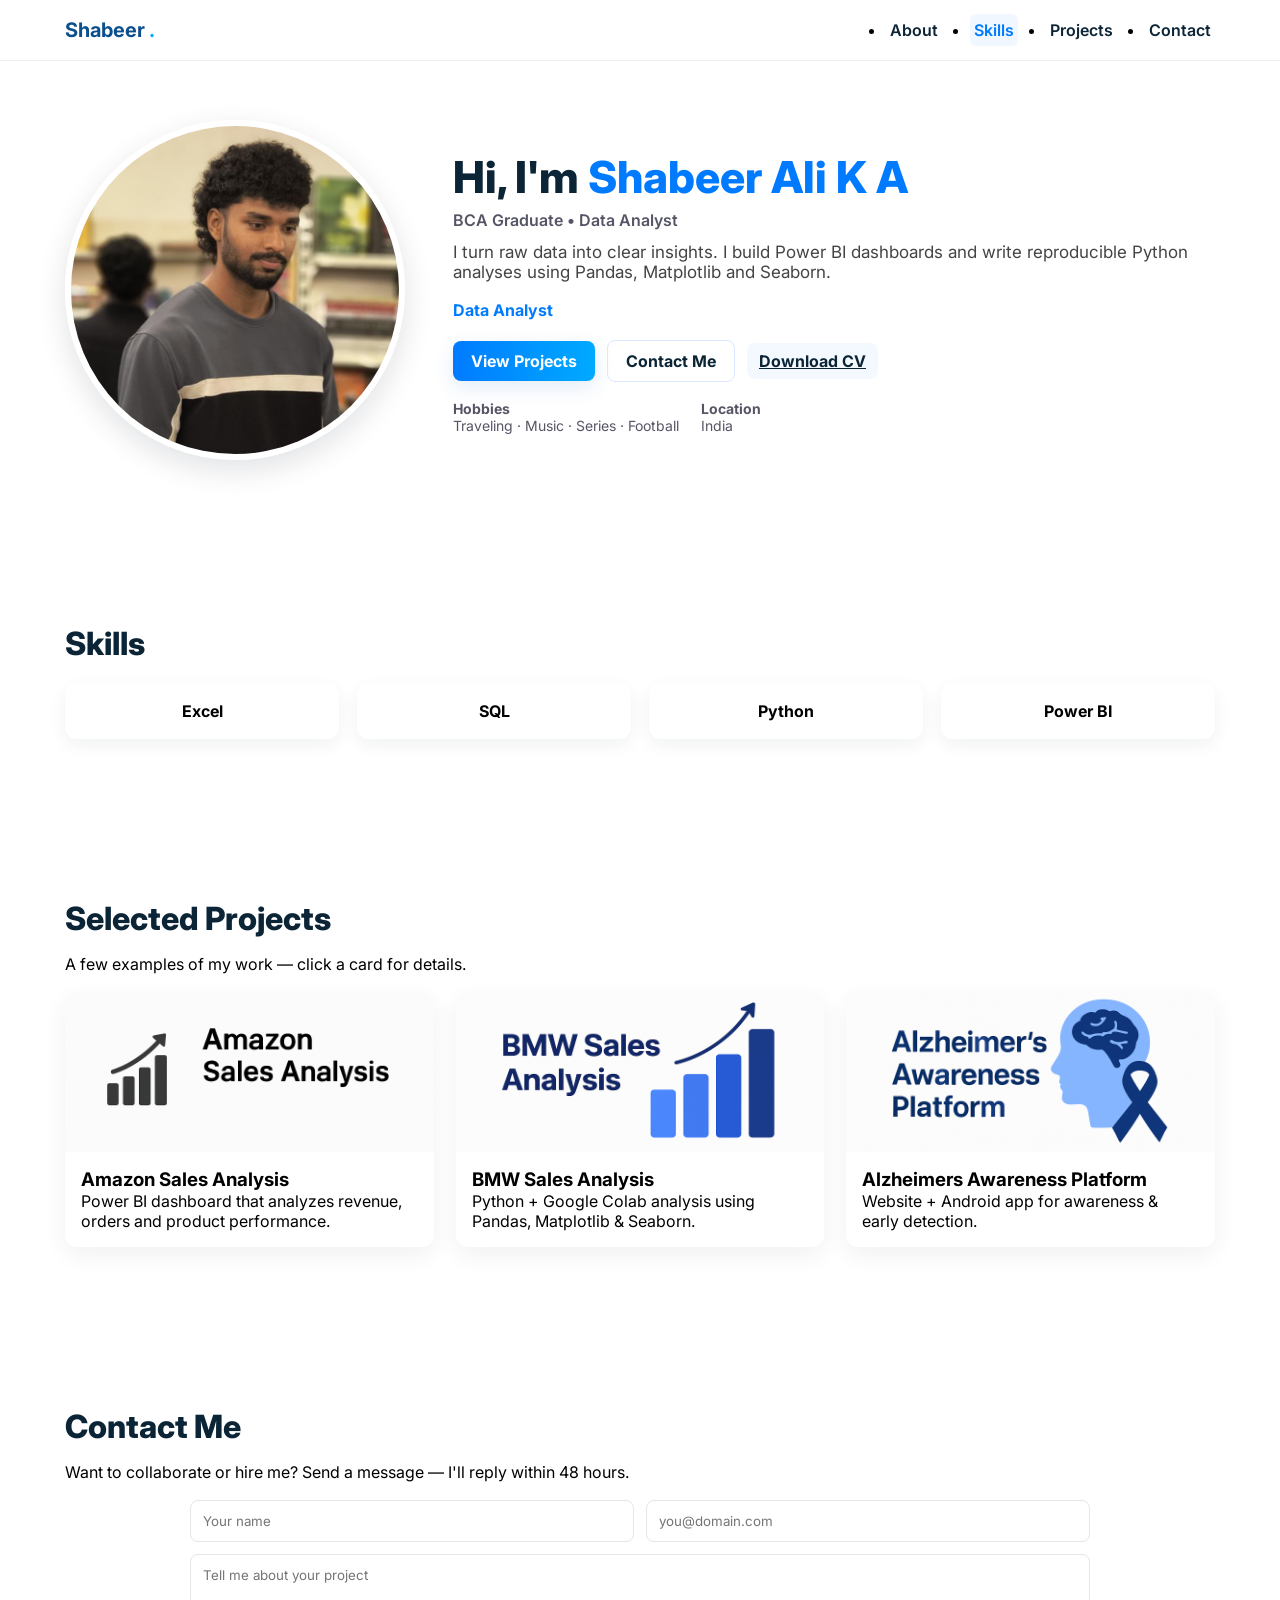
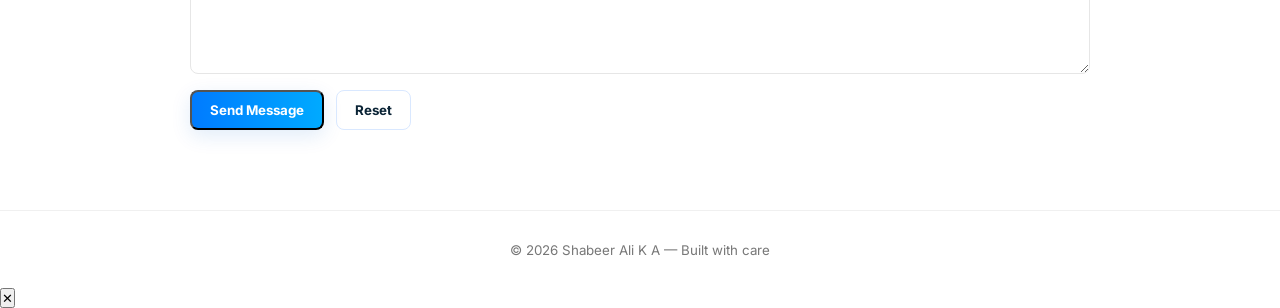
==== index.html @ d6d5deae "first commit" ====
<!doctype html>
<html lang="en">
<head>
  <meta charset="utf-8" />
  <meta name="viewport" content="width=device-width, initial-scale=1" />
  <title>Shabeer Ali K A — Data Analyst</title>
  <meta name="description" content="Portfolio of Shabeer Ali K A — Data Analyst. Excel, SQL, Python, Power BI." />
  <link rel="stylesheet" href="style.css">
  <link href="https://fonts.googleapis.com/css2?family=Inter:wght@300;400;600;700;800&display=swap" rel="stylesheet">
</head>
<body>
  <header class="site-header">
    <div class="container header-inner">
      <div class="brand">Shabeer<span class="dot">.</span></div>

      <!-- structured nav (works with JS) -->
      <nav class="nav">
        <ul>
          <li><a href="#about">About</a></li>
          <li><a href="#skills">Skills</a></li>
          <li><a href="#projects">Projects</a></li>
          <li><a href="#contact">Contact</a></li>
        </ul>
      </nav>
    </div>
  </header>

  <main>
    <!-- HERO -->
    <section id="about" class="hero">
      <div class="container hero-grid">
        <div class="hero-media">
          <!-- Put your photo in the project folder and name it profile.jpg -->
          <img src="portfolio.jpg.png" alt="Shabeer Ali K A" class="profile-photo">
        </div>

        <div class="hero-content">
          <h1 class="hero-title">Hi, I'm <span>Shabeer Ali K A</span></h1>
          <p class="hero-sub">BCA Graduate • Data Analyst</p>

          <p class="hero-lead">I turn raw data into clear insights. I build Power BI dashboards and write reproducible Python analyses using Pandas, Matplotlib and Seaborn.</p>

          <div class="typing-row">
            <span id="typing" aria-hidden="true"></span>
          </div>

          <div class="hero-cta">
            <a class="btn primary" href="#projects">View Projects</a>
            <a class="btn outline" href="#contact">Contact Me</a>
            <a class="chip" href="assets/Shabeer_Ali_CV .pdf" download>Download CV</a>
          </div>

          <div class="quick-info">
            <div><strong>Hobbies</strong><br>Traveling · Music · Series · Football</div>
            <div><strong>Location</strong><br>India</div>
          </div>
        </div>
      </div>
    </section>

    <!-- SKILLS -->
    <section id="skills" class="section reveal">
      <div class="container">
        <h2 class="section-title">Skills</h2>
        <div class="skills-grid">
          <div class="skill-box">Excel <span class="meter"><i style="width:92%"></i></span></div>
          <div class="skill-box">SQL <span class="meter"><i style="width:88%"></i></span></div>
          <div class="skill-box">Python <span class="meter"><i style="width:82%"></i></span></div>
          <div class="skill-box">Power BI <span class="meter"><i style="width:90%"></i></span></div>
        </div>
      </div>
    </section>

    <!-- PROJECTS -->
    <section id="projects" class="section reveal">
      <div class="container">
        <h2 class="section-title">Selected Projects</h2>
        <p class="muted">A few examples of my work — click a card for details.</p>

        <div class="projects-grid" id="projectsGrid">
          <!-- Cards (use assets/ images if available) -->
         <article class="project-card" data-id="1">
  <div class="project-thumb" style="background-image:url('assets/pic1.png')"></div>
  <div class="project-body">
    <h3>Amazon Sales Analysis</h3>
    <p>Power BI dashboard that analyzes revenue, orders and product performance.</p>
  </div>
</article>

<article class="project-card" data-id="2">
  <div class="project-thumb" style="background-image:url('assets/pic2.png')"></div>
  <div class="project-body">
    <h3>BMW Sales Analysis</h3>
    <p>Python + Google Colab analysis using Pandas, Matplotlib & Seaborn.</p>
  </div>
</article>

<article class="project-card" data-id="3">
  <div class="project-thumb" style="background-image:url('assets/pic3.png')"></div>
  <div class="project-body">
    <h3>Alzheimers Awareness Platform</h3>
    <p>Website + Android app for awareness & early detection.</p>
  </div>
</article>

        </div>
      </div>
    </section>

    <!-- CONTACT -->
    <section id="contact" class="section contact-section reveal">
      <div class="container">
        <h2 class="section-title">Contact Me</h2>
        <p class="muted">Want to collaborate or hire me? Send a message — I'll reply within 48 hours.</p>
        <form id="contactForm" class="contact-form" novalidate>
          <div class="form-row">
            <input name="name" placeholder="Your name" required>
            <input name="email" type="email" placeholder="you@domain.com" required>
          </div>
          <textarea name="message" placeholder="Tell me about your project" required></textarea>
          <div class="form-actions">
            <button class="btn primary" type="submit">Send Message</button>
            <button class="btn outline" type="reset">Reset</button>
          </div>
        </form>
      </div>
    </section>

  </main>

  <footer class="site-footer">
    <div class="container">
      <small>© <span id="year"></span> Shabeer Ali K A — Built with care</small>
    </div>
  </footer>

  <!-- Modal (project details) -->
  <div id="modal" class="modal" aria-hidden="true">
    <div class="modal-dialog">
      <button id="closeModal" class="modal-close">✕</button>
      <div id="modalContent"></div>
    </div>
  </div>

  <script src="script.js"></script>

  <script>
document.querySelectorAll(".project-card").forEach(card => {
  card.addEventListener("click", () => {
    const id = card.dataset.id;
    window.location.href = `project${id}.html`;
  });
});
</script>

</body>
</html>
---- style.css ----
/* ============ Global ============ */
* { box-sizing: border-box; margin:0; padding:0; font-family: "Inter", sans-serif; }
.container { width: min(1150px, 92%); margin: 0 auto; }

/* header */
.site-header { position: fixed; inset: 0 0 auto 0; background: rgba(255,255,255,0.85); backdrop-filter: blur(8px); border-bottom:1px solid #eee; z-index:1000; }
.header-inner { display:flex; align-items:center; justify-content:space-between; padding:18px 0; }
.brand { font-weight:700; font-size:20px; color:#0b4f8c; }
.brand .dot { color:#00aaff; margin-left:4px; }

/* nav list */
nav ul { display:flex; gap:28px; align-items:center; }
nav a { color:#0b2436; font-weight:600; text-decoration:none; padding:6px 4px; border-radius:6px; transition:all .18s; }
nav a.active, nav a:hover { color:#007bff; background: rgba(0,123,255,0.06); }

/* hero */
.hero { padding:120px 0 80px; display:flex; align-items:center; }
.hero-grid { display:flex; gap:48px; align-items:center; }
.hero-media { flex: 0 0 340px; }
.profile-photo { width:100%; height:340px; object-fit:cover; border-radius:50%; border:6px solid #fff; box-shadow: 0 10px 30px rgba(10,20,30,0.12); transform:translateY(0); transition:transform .5s ease; }
.profile-photo:hover { transform:translateY(-6px); }

/* hero text */
.hero-content { flex:1; }
.hero-title { font-size:44px; margin-bottom:6px; color:#0b2436; font-weight:800; }
.hero-title span { color:#007bff; }
.hero-sub { color:#556; margin-bottom:12px; font-weight:600; }
.hero-lead { color:#444; margin-bottom:18px; font-size:17px; max-width:760px; }

/* typing */
.typing-row { height:28px; margin-bottom:12px; color:#007bff; font-weight:700; font-size:16px; }

/* CTAs */
.hero-cta { display:flex; gap:12px; align-items:center; margin-top:10px; flex-wrap:wrap; }
.btn { padding:10px 18px; border-radius:8px; font-weight:700; cursor:pointer; text-decoration:none; display:inline-block; }
.btn.primary { background: linear-gradient(90deg,#007bff,#00aaff); color:#fff; box-shadow: 0 6px 20px rgba(3,102,204,0.12); }
.btn.outline { background:transparent; border:1px solid #d9e8ff; color:#0b2436; }
.chip { background:#f3f9ff; padding:8px 12px; border-radius:8px; color:#0b2436; font-weight:700; }

/* quick info */
.quick-info { display:flex; gap:22px; margin-top:18px; color:#556; font-size:14px; }

/* sections */
.section { padding:80px 0; }
.section-title { font-size:32px; color:#0b2436; margin-bottom:16px; font-weight:800; }

/* skills grid */
.skills-grid { display:grid; grid-template-columns: repeat(auto-fit, minmax(180px,1fr)); gap:18px; margin-top:20px; }
.skill-box { background:#fff; border-radius:12px; padding:18px; box-shadow: 0 6px 18px rgba(20,30,40,0.06); font-weight:700; text-align:center; }

/* projects */
.projects-grid { display:grid; grid-template-columns: repeat(auto-fit, minmax(280px, 1fr)); gap:22px; margin-top:18px; }
.project-card { background:#fff; border-radius:12px; overflow:hidden; box-shadow:0 8px 24px rgba(10,20,30,0.06); transition:transform .25s ease; display:flex; flex-direction:column; }
.project-card:hover { transform:translateY(-8px); }
.project-thumb { height:160px; background-size:cover; background-position:center; }
.project-body { padding:16px; }
.project-tags { margin-top:10px; color:#0077cc; font-weight:700; }

/* contact form */
.contact-form { margin-top:18px; max-width:900px; margin-left:auto; margin-right:auto; }
.form-row { display:flex; gap:12px; }
.form-row input { flex:1; padding:12px; border-radius:8px; border:1px solid #e6e6e6; }
textarea { width:100%; min-height:120px; padding:12px; border-radius:8px; border:1px solid #e6e6e6; margin-top:12px; }
.form-actions { margin-top:12px; display:flex; gap:12px; }

/* footer */
.site-footer { border-top:1px solid #f0f0f0; padding:28px 0; color:#777; text-align:center; }

/* reveal helper */
.reveal { opacity:0; transform:translateY(10px); transition: all .6s ease; }
.reveal-active { opacity:1; transform:none; }

/* responsive */
@media (max-width: 920px) {
  .hero-grid { flex-direction:column; text-align:center; }
  .hero-media { width:220px; }
  .profile-photo { height:220px; width:220px; margin: 0 auto; }
  .form-row { flex-direction:column; }
  nav ul { gap:14px; }
}
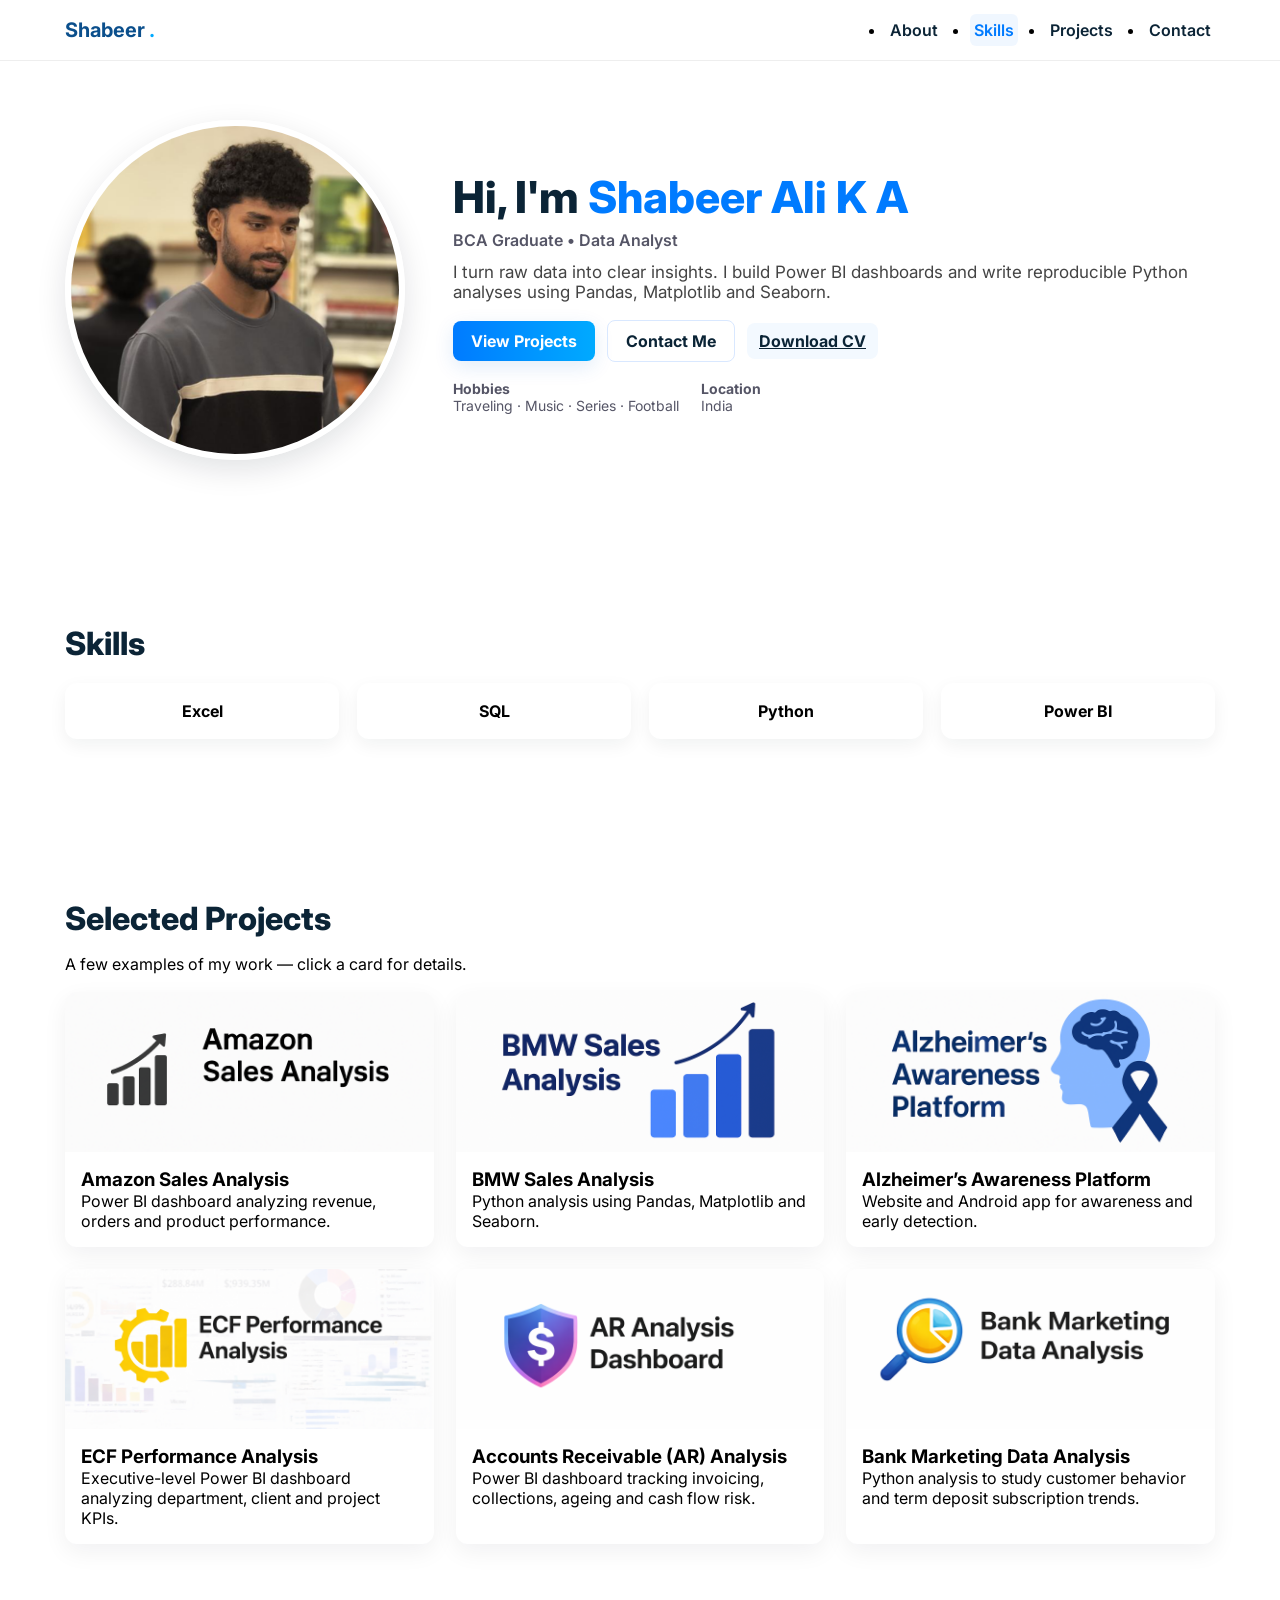
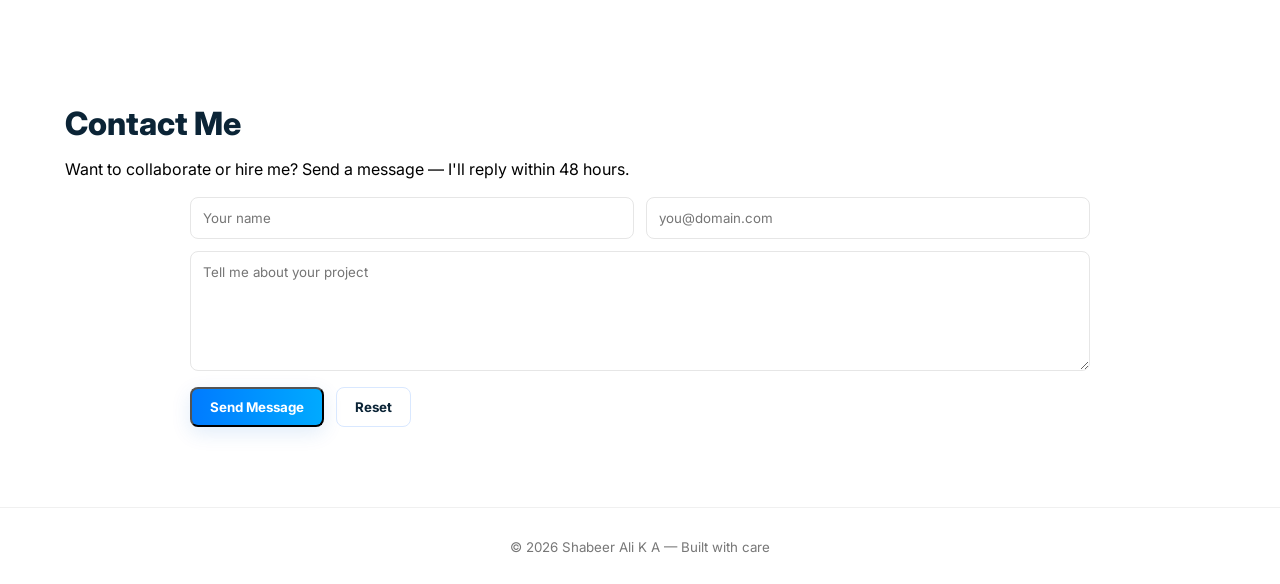
==== commit f5a9369e: "first commit" ====
--- a/index.html
+++ b/index.html
@@ -8,12 +8,12 @@
   <link rel="stylesheet" href="style.css">
   <link href="https://fonts.googleapis.com/css2?family=Inter:wght@300;400;600;700;800&display=swap" rel="stylesheet">
 </head>
+
 <body>
+  <!-- HEADER -->
   <header class="site-header">
     <div class="container header-inner">
       <div class="brand">Shabeer<span class="dot">.</span></div>
-
-      <!-- structured nav (works with JS) -->
       <nav class="nav">
         <ul>
           <li><a href="#about">About</a></li>
@@ -26,11 +26,10 @@
   </header>
 
   <main>
-    <!-- HERO -->
+    <!-- ABOUT -->
     <section id="about" class="hero">
       <div class="container hero-grid">
         <div class="hero-media">
-          <!-- Put your photo in the project folder and name it profile.jpg -->
           <img src="portfolio.jpg.png" alt="Shabeer Ali K A" class="profile-photo">
         </div>
 
@@ -38,16 +37,15 @@
           <h1 class="hero-title">Hi, I'm <span>Shabeer Ali K A</span></h1>
           <p class="hero-sub">BCA Graduate • Data Analyst</p>
 
-          <p class="hero-lead">I turn raw data into clear insights. I build Power BI dashboards and write reproducible Python analyses using Pandas, Matplotlib and Seaborn.</p>
-
-          <div class="typing-row">
-            <span id="typing" aria-hidden="true"></span>
-          </div>
+          <p class="hero-lead">
+            I turn raw data into clear insights. I build Power BI dashboards and write
+            reproducible Python analyses using Pandas, Matplotlib and Seaborn.
+          </p>
 
           <div class="hero-cta">
             <a class="btn primary" href="#projects">View Projects</a>
             <a class="btn outline" href="#contact">Contact Me</a>
-            <a class="chip" href="assets/Shabeer_Ali_CV .pdf" download>Download CV</a>
+            <a class="chip" href="assets\ShabeerAli_CVS.pdf" download>Download CV</a>
           </div>
 
           <div class="quick-info">
@@ -78,80 +76,144 @@
         <p class="muted">A few examples of my work — click a card for details.</p>
 
         <div class="projects-grid" id="projectsGrid">
-          <!-- Cards (use assets/ images if available) -->
-         <article class="project-card" data-id="1">
-  <div class="project-thumb" style="background-image:url('assets/pic1.png')"></div>
-  <div class="project-body">
-    <h3>Amazon Sales Analysis</h3>
-    <p>Power BI dashboard that analyzes revenue, orders and product performance.</p>
+
+          <!-- Project 1 -->
+          <article class="project-card" data-id="1">
+            <div class="project-thumb" style="background-image:url('assets/pic1.png')"></div>
+            <div class="project-body">
+              <h3>Amazon Sales Analysis</h3>
+              <p>Power BI dashboard analyzing revenue, orders and product performance.</p>
+            </div>
+          </article>
+
+          <!-- Project 2 -->
+          <article class="project-card" data-id="2">
+            <div class="project-thumb" style="background-image:url('assets/pic2.png')"></div>
+            <div class="project-body">
+              <h3>BMW Sales Analysis</h3>
+              <p>Python analysis using Pandas, Matplotlib and Seaborn.</p>
+            </div>
+          </article>
+
+          <!-- Project 3 -->
+          <article class="project-card" data-id="3">
+            <div class="project-thumb" style="background-image:url('assets/pic3.png')"></div>
+            <div class="project-body">
+              <h3>Alzheimer’s Awareness Platform</h3>
+              <p>Website and Android app for awareness and early detection.</p>
+            </div>
+          </article>
+
+          <!-- Project 4 -->
+          <article class="project-card" data-id="4">
+            <div class="project-thumb" style="background-image:url('assets/ecf11.png')"></div>
+            <div class="project-body">
+              <h3>ECF Performance Analysis</h3>
+              <p>Executive-level Power BI dashboard analyzing department, client and project KPIs.</p>
+            </div>
+          </article>
+
+          <!-- Project 5 -->
+          <article class="project-card" data-id="5">
+            <div class="project-thumb" style="background-image:url('assets/ar34.png')"></div>
+            <div class="project-body">
+              <h3>Accounts Receivable (AR) Analysis</h3>
+              <p>Power BI dashboard tracking invoicing, collections, ageing and cash flow risk.</p>
+            </div>
+          </article>
+
+          <!-- Project 6 -->
+          <article class="project-card" data-id="6">
+            <div class="project-thumb" style="background-image:url('assets/b56.png')"></div>
+            <div class="project-body">
+              <h3>Bank Marketing Data Analysis</h3>
+              <p>Python analysis to study customer behavior and term deposit subscription trends.</p>
+            </div>
+          </article>
+
+        </div>
+      </div>
+    </section>
+
+<!-- CONTACT -->
+<section id="contact" class="section contact-section reveal">
+  <div class="container">
+    <h2 class="section-title">Contact Me</h2>
+    <p class="muted">
+      Want to collaborate or hire me? Send a message — I'll reply within 48 hours.
+    </p>
+
+    <form
+      class="contact-form"
+      action="https://formsubmit.co/shabeerali90100@gmail.com"
+      method="POST"
+    >
+
+      <!-- 🔒 FormSubmit Configuration -->
+      <input type="hidden" name="_captcha" value="false">
+      <input type="hidden" name="_subject" value="New Message from Portfolio Website">
+      <input type="hidden" name="_template" value="table">
+      <input type="hidden" name="_next" value="thankyou.html">
+      <input type="hidden" name="_replyto" value="%email%">
+
+      <!-- 🛑 Spam Protection (Honeypot) -->
+      <input type="text" name="_honey" style="display:none">
+
+      <!-- Form Fields -->
+      <div class="form-row">
+        <input
+          type="text"
+          name="name"
+          placeholder="Your name"
+          required
+        >
+
+        <input
+          type="email"
+          name="email"
+          placeholder="you@domain.com"
+          required
+        >
+      </div>
+
+      <textarea
+        name="message"
+        placeholder="Tell me about your project"
+        required
+      ></textarea>
+
+      <!-- Buttons -->
+      <div class="form-actions">
+        <button class="btn primary" type="submit">
+          Send Message
+        </button>
+        <button class="btn outline" type="reset">
+          Reset
+        </button>
+      </div>
+
+    </form>
   </div>
-</article>
-
-<article class="project-card" data-id="2">
-  <div class="project-thumb" style="background-image:url('assets/pic2.png')"></div>
-  <div class="project-body">
-    <h3>BMW Sales Analysis</h3>
-    <p>Python + Google Colab analysis using Pandas, Matplotlib & Seaborn.</p>
-  </div>
-</article>
-
-<article class="project-card" data-id="3">
-  <div class="project-thumb" style="background-image:url('assets/pic3.png')"></div>
-  <div class="project-body">
-    <h3>Alzheimers Awareness Platform</h3>
-    <p>Website + Android app for awareness & early detection.</p>
-  </div>
-</article>
-
-        </div>
-      </div>
-    </section>
-
-    <!-- CONTACT -->
-    <section id="contact" class="section contact-section reveal">
-      <div class="container">
-        <h2 class="section-title">Contact Me</h2>
-        <p class="muted">Want to collaborate or hire me? Send a message — I'll reply within 48 hours.</p>
-        <form id="contactForm" class="contact-form" novalidate>
-          <div class="form-row">
-            <input name="name" placeholder="Your name" required>
-            <input name="email" type="email" placeholder="you@domain.com" required>
-          </div>
-          <textarea name="message" placeholder="Tell me about your project" required></textarea>
-          <div class="form-actions">
-            <button class="btn primary" type="submit">Send Message</button>
-            <button class="btn outline" type="reset">Reset</button>
-          </div>
-        </form>
-      </div>
-    </section>
-
-  </main>
-
+</section>
+
+  <!-- FOOTER -->
   <footer class="site-footer">
     <div class="container">
       <small>© <span id="year"></span> Shabeer Ali K A — Built with care</small>
     </div>
   </footer>
 
-  <!-- Modal (project details) -->
-  <div id="modal" class="modal" aria-hidden="true">
-    <div class="modal-dialog">
-      <button id="closeModal" class="modal-close">✕</button>
-      <div id="modalContent"></div>
-    </div>
-  </div>
-
   <script src="script.js"></script>
 
+  <!-- Project click navigation -->
   <script>
-document.querySelectorAll(".project-card").forEach(card => {
-  card.addEventListener("click", () => {
-    const id = card.dataset.id;
-    window.location.href = `project${id}.html`;
-  });
-});
-</script>
+    document.querySelectorAll(".project-card").forEach(card => {
+      card.addEventListener("click", () => {
+        const id = card.dataset.id;
+        window.location.href = `project${id}.html`;
+      });
+    });
+  </script>
 
 </body>
 </html>
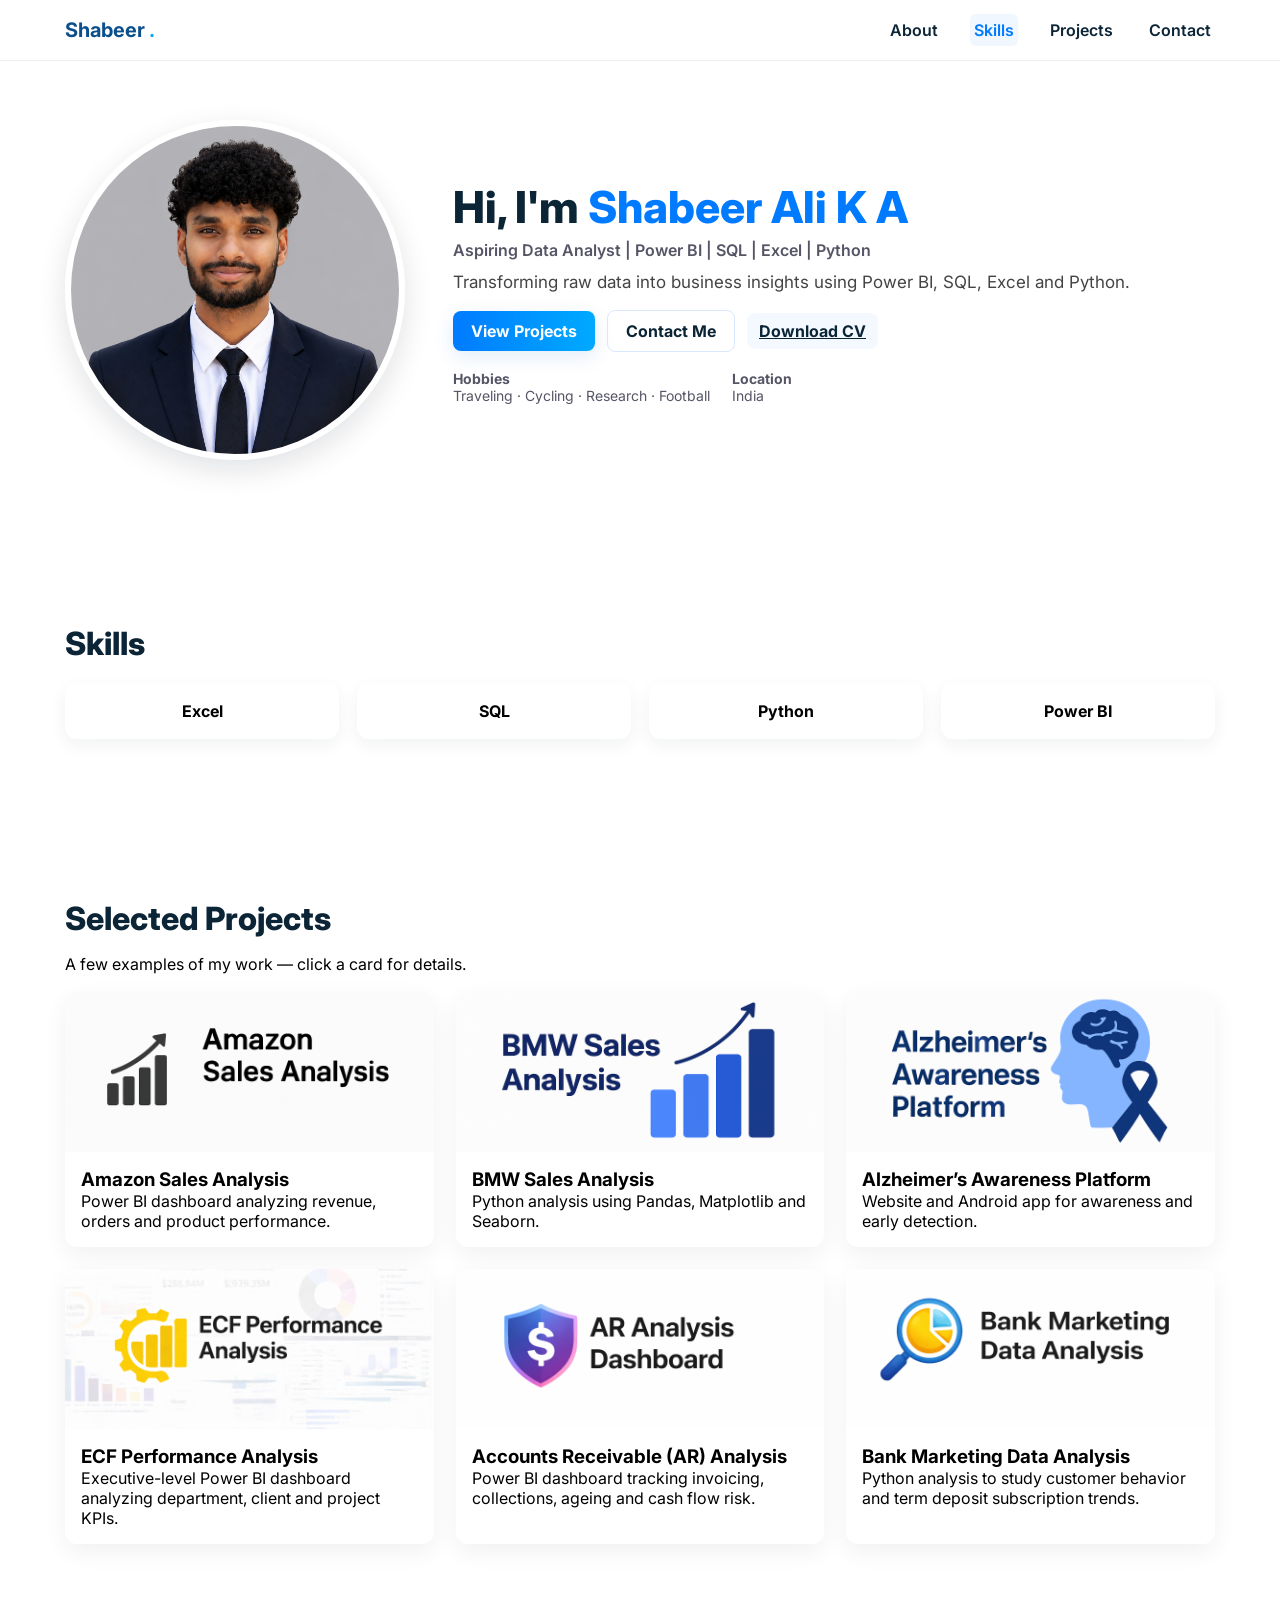
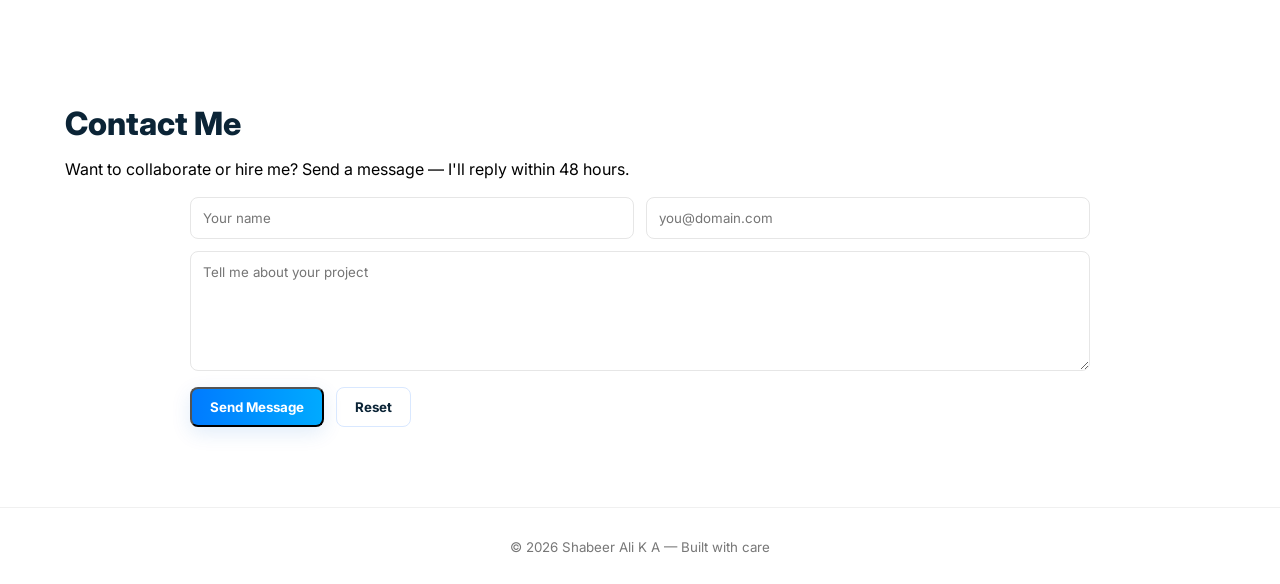
==== commit 3669c569: "Updated portfolio profile photo" ====
--- a/index.html
+++ b/index.html
@@ -30,26 +30,25 @@
     <section id="about" class="hero">
       <div class="container hero-grid">
         <div class="hero-media">
-          <img src="portfolio.jpg.png" alt="Shabeer Ali K A" class="profile-photo">
+          <img src="Shabeer.jpg.png" alt="Shabeer Ali K A" class="profile-photo">
         </div>
 
         <div class="hero-content">
           <h1 class="hero-title">Hi, I'm <span>Shabeer Ali K A</span></h1>
-          <p class="hero-sub">BCA Graduate • Data Analyst</p>
+          <p class="hero-sub">Aspiring Data Analyst | Power BI | SQL | Excel | Python</p>
 
           <p class="hero-lead">
-            I turn raw data into clear insights. I build Power BI dashboards and write
-            reproducible Python analyses using Pandas, Matplotlib and Seaborn.
+            Transforming raw data into business insights using Power BI, SQL, Excel and Python.
           </p>
 
           <div class="hero-cta">
             <a class="btn primary" href="#projects">View Projects</a>
             <a class="btn outline" href="#contact">Contact Me</a>
-            <a class="chip" href="assets\ShabeerAli_CVS.pdf" download>Download CV</a>
+            <a class="chip" href="assets\Shabeer_Ali_CV N.pdf" download>Download CV</a>
           </div>
 
           <div class="quick-info">
-            <div><strong>Hobbies</strong><br>Traveling · Music · Series · Football</div>
+            <div><strong>Hobbies</strong><br>Traveling · Cycling · Research · Football</div>
             <div><strong>Location</strong><br>India</div>
           </div>
         </div>
@@ -149,47 +148,26 @@
       method="POST"
     >
 
-      <!-- 🔒 FormSubmit Configuration -->
       <input type="hidden" name="_captcha" value="false">
       <input type="hidden" name="_subject" value="New Message from Portfolio Website">
       <input type="hidden" name="_template" value="table">
-      <input type="hidden" name="_next" value="thankyou.html">
-      <input type="hidden" name="_replyto" value="%email%">
 
-      <!-- 🛑 Spam Protection (Honeypot) -->
+      <!-- ✅ CORRECT REDIRECT -->
+      <input type="hidden" name="_next" value="https://shabeer45.github.io/thankyou.html">
+
+      <!-- Honeypot -->
       <input type="text" name="_honey" style="display:none">
 
-      <!-- Form Fields -->
       <div class="form-row">
-        <input
-          type="text"
-          name="name"
-          placeholder="Your name"
-          required
-        >
-
-        <input
-          type="email"
-          name="email"
-          placeholder="you@domain.com"
-          required
-        >
+        <input type="text" name="name" placeholder="Your name" required>
+        <input type="email" name="email" placeholder="you@domain.com" required>
       </div>
 
-      <textarea
-        name="message"
-        placeholder="Tell me about your project"
-        required
-      ></textarea>
+      <textarea name="message" placeholder="Tell me about your project" required></textarea>
 
-      <!-- Buttons -->
       <div class="form-actions">
-        <button class="btn primary" type="submit">
-          Send Message
-        </button>
-        <button class="btn outline" type="reset">
-          Reset
-        </button>
+        <button class="btn primary" type="submit">Send Message</button>
+        <button class="btn outline" type="reset">Reset</button>
       </div>
 
     </form>
--- a/style.css
+++ b/style.css
@@ -1,80 +1,371 @@
+
 /* ============ Global ============ */
-* { box-sizing: border-box; margin:0; padding:0; font-family: "Inter", sans-serif; }
-.container { width: min(1150px, 92%); margin: 0 auto; }
-
-/* header */
-.site-header { position: fixed; inset: 0 0 auto 0; background: rgba(255,255,255,0.85); backdrop-filter: blur(8px); border-bottom:1px solid #eee; z-index:1000; }
-.header-inner { display:flex; align-items:center; justify-content:space-between; padding:18px 0; }
-.brand { font-weight:700; font-size:20px; color:#0b4f8c; }
-.brand .dot { color:#00aaff; margin-left:4px; }
-
-/* nav list */
-nav ul { display:flex; gap:28px; align-items:center; }
-nav a { color:#0b2436; font-weight:600; text-decoration:none; padding:6px 4px; border-radius:6px; transition:all .18s; }
-nav a.active, nav a:hover { color:#007bff; background: rgba(0,123,255,0.06); }
-
-/* hero */
-.hero { padding:120px 0 80px; display:flex; align-items:center; }
-.hero-grid { display:flex; gap:48px; align-items:center; }
-.hero-media { flex: 0 0 340px; }
-.profile-photo { width:100%; height:340px; object-fit:cover; border-radius:50%; border:6px solid #fff; box-shadow: 0 10px 30px rgba(10,20,30,0.12); transform:translateY(0); transition:transform .5s ease; }
-.profile-photo:hover { transform:translateY(-6px); }
-
-/* hero text */
-.hero-content { flex:1; }
-.hero-title { font-size:44px; margin-bottom:6px; color:#0b2436; font-weight:800; }
-.hero-title span { color:#007bff; }
-.hero-sub { color:#556; margin-bottom:12px; font-weight:600; }
-.hero-lead { color:#444; margin-bottom:18px; font-size:17px; max-width:760px; }
-
-/* typing */
-.typing-row { height:28px; margin-bottom:12px; color:#007bff; font-weight:700; font-size:16px; }
-
-/* CTAs */
-.hero-cta { display:flex; gap:12px; align-items:center; margin-top:10px; flex-wrap:wrap; }
-.btn { padding:10px 18px; border-radius:8px; font-weight:700; cursor:pointer; text-decoration:none; display:inline-block; }
-.btn.primary { background: linear-gradient(90deg,#007bff,#00aaff); color:#fff; box-shadow: 0 6px 20px rgba(3,102,204,0.12); }
-.btn.outline { background:transparent; border:1px solid #d9e8ff; color:#0b2436; }
-.chip { background:#f3f9ff; padding:8px 12px; border-radius:8px; color:#0b2436; font-weight:700; }
-
-/* quick info */
-.quick-info { display:flex; gap:22px; margin-top:18px; color:#556; font-size:14px; }
-
-/* sections */
-.section { padding:80px 0; }
-.section-title { font-size:32px; color:#0b2436; margin-bottom:16px; font-weight:800; }
-
-/* skills grid */
-.skills-grid { display:grid; grid-template-columns: repeat(auto-fit, minmax(180px,1fr)); gap:18px; margin-top:20px; }
-.skill-box { background:#fff; border-radius:12px; padding:18px; box-shadow: 0 6px 18px rgba(20,30,40,0.06); font-weight:700; text-align:center; }
-
-/* projects */
-.projects-grid { display:grid; grid-template-columns: repeat(auto-fit, minmax(280px, 1fr)); gap:22px; margin-top:18px; }
-.project-card { background:#fff; border-radius:12px; overflow:hidden; box-shadow:0 8px 24px rgba(10,20,30,0.06); transition:transform .25s ease; display:flex; flex-direction:column; }
-.project-card:hover { transform:translateY(-8px); }
-.project-thumb { height:160px; background-size:cover; background-position:center; }
-.project-body { padding:16px; }
-.project-tags { margin-top:10px; color:#0077cc; font-weight:700; }
-
-/* contact form */
-.contact-form { margin-top:18px; max-width:900px; margin-left:auto; margin-right:auto; }
-.form-row { display:flex; gap:12px; }
-.form-row input { flex:1; padding:12px; border-radius:8px; border:1px solid #e6e6e6; }
-textarea { width:100%; min-height:120px; padding:12px; border-radius:8px; border:1px solid #e6e6e6; margin-top:12px; }
-.form-actions { margin-top:12px; display:flex; gap:12px; }
-
-/* footer */
-.site-footer { border-top:1px solid #f0f0f0; padding:28px 0; color:#777; text-align:center; }
-
-/* reveal helper */
-.reveal { opacity:0; transform:translateY(10px); transition: all .6s ease; }
-.reveal-active { opacity:1; transform:none; }
-
-/* responsive */
+* {
+  box-sizing: border-box;
+  margin: 0;
+  padding: 0;
+  font-family: "Inter", sans-serif;
+}
+
+.container {
+  width: min(1150px, 92%);
+  margin: 0 auto;
+}
+
+/* ============ Header ============ */
+.site-header {
+  position: fixed;
+  inset: 0 0 auto 0;
+  background: rgba(255, 255, 255, 0.85);
+  backdrop-filter: blur(8px);
+  border-bottom: 1px solid #eee;
+  z-index: 1000;
+}
+
+.header-inner {
+  display: flex;
+  align-items: center;
+  justify-content: space-between;
+  padding: 18px 0;
+}
+
+.brand {
+  font-weight: 700;
+  font-size: 20px;
+  color: #0b4f8c;
+}
+
+.brand .dot {
+  color: #00aaff;
+  margin-left: 4px;
+}
+
+/* ============ Navigation ============ */
+nav ul {
+  display: flex;
+  gap: 28px;
+  align-items: center;
+  list-style: none;
+}
+
+nav a {
+  color: #0b2436;
+  font-weight: 600;
+  text-decoration: none;
+  padding: 6px 4px;
+  border-radius: 6px;
+  transition: all 0.18s;
+}
+
+nav a.active,
+nav a:hover {
+  color: #007bff;
+  background: rgba(0, 123, 255, 0.06);
+}
+
+/* ============ Hero Section ============ */
+.hero {
+  padding: 120px 0 80px;
+  display: flex;
+  align-items: center;
+}
+
+.hero-grid {
+  display: flex;
+  gap: 48px;
+  align-items: center;
+}
+
+.hero-media {
+  flex: 0 0 340px;
+}
+
+.profile-photo {
+  width: 100%;
+  height: 340px;
+  object-fit: cover;
+  border-radius: 50%;
+  border: 6px solid #fff;
+  box-shadow: 0 10px 30px rgba(10, 20, 30, 0.12);
+  transition: transform 0.5s ease;
+}
+
+.profile-photo:hover {
+  transform: translateY(-6px);
+}
+
+/* ============ Hero Text ============ */
+.hero-content {
+  flex: 1;
+}
+
+.hero-title {
+  font-size: 44px;
+  margin-bottom: 6px;
+  color: #0b2436;
+  font-weight: 800;
+}
+
+.hero-title span {
+  color: #007bff;
+}
+
+.hero-sub {
+  color: #556;
+  margin-bottom: 12px;
+  font-weight: 600;
+}
+
+.hero-lead {
+  color: #444;
+  margin-bottom: 18px;
+  font-size: 17px;
+  max-width: 760px;
+}
+
+/* Typing effect row */
+.typing-row {
+  height: 28px;
+  margin-bottom: 12px;
+  color: #007bff;
+  font-weight: 700;
+  font-size: 16px;
+}
+
+/* ============ Buttons ============ */
+.hero-cta {
+  display: flex;
+  gap: 12px;
+  align-items: center;
+  margin-top: 10px;
+  flex-wrap: wrap;
+}
+
+.btn {
+  padding: 10px 18px;
+  border-radius: 8px;
+  font-weight: 700;
+  cursor: pointer;
+  text-decoration: none;
+  display: inline-block;
+}
+
+.btn.primary {
+  background: linear-gradient(90deg, #007bff, #00aaff);
+  color: #fff;
+  box-shadow: 0 6px 20px rgba(3, 102, 204, 0.12);
+}
+
+.btn.outline {
+  background: transparent;
+  border: 1px solid #d9e8ff;
+  color: #0b2436;
+}
+
+.chip {
+  background: #f3f9ff;
+  padding: 8px 12px;
+  border-radius: 8px;
+  color: #0b2436;
+  font-weight: 700;
+}
+
+/* ============ Quick Info ============ */
+.quick-info {
+  display: flex;
+  gap: 22px;
+  margin-top: 18px;
+  color: #556;
+  font-size: 14px;
+}
+
+/* ============ Sections ============ */
+.section {
+  padding: 80px 0;
+}
+
+.section-title {
+  font-size: 32px;
+  color: #0b2436;
+  margin-bottom: 16px;
+  font-weight: 800;
+}
+
+/* ============ Skills ============ */
+.skills-grid {
+  display: grid;
+  grid-template-columns: repeat(auto-fit, minmax(180px, 1fr));
+  gap: 18px;
+  margin-top: 20px;
+}
+
+.skill-box {
+  background: #fff;
+  border-radius: 12px;
+  padding: 18px;
+  box-shadow: 0 6px 18px rgba(20, 30, 40, 0.06);
+  font-weight: 700;
+  text-align: center;
+}
+
+/* ============ Projects ============ */
+.projects-grid {
+  display: grid;
+  grid-template-columns: repeat(auto-fit, minmax(280px, 1fr));
+  gap: 22px;
+  margin-top: 18px;
+}
+
+.project-card {
+  background: #fff;
+  border-radius: 12px;
+  overflow: hidden;
+  box-shadow: 0 8px 24px rgba(10, 20, 30, 0.06);
+  transition: transform 0.25s ease;
+  display: flex;
+  flex-direction: column;
+}
+
+.project-card:hover {
+  transform: translateY(-8px);
+}
+
+.project-thumb {
+  height: 160px;
+  background-size: cover;
+  background-position: center;
+}
+
+.project-body {
+  padding: 16px;
+}
+
+.project-tags {
+  margin-top: 10px;
+  color: #0077cc;
+  font-weight: 700;
+}
+
+/* ============ Contact Form ============ */
+.contact-form {
+  margin-top: 18px;
+  max-width: 900px;
+  margin-left: auto;
+  margin-right: auto;
+}
+
+.form-row {
+  display: flex;
+  gap: 12px;
+}
+
+.form-row input {
+  flex: 1;
+  padding: 12px;
+  border-radius: 8px;
+  border: 1px solid #e6e6e6;
+}
+
+textarea {
+  width: 100%;
+  min-height: 120px;
+  padding: 12px;
+  border-radius: 8px;
+  border: 1px solid #e6e6e6;
+  margin-top: 12px;
+}
+
+.form-actions {
+  margin-top: 12px;
+  display: flex;
+  gap: 12px;
+}
+
+/* ============ Footer ============ */
+.site-footer {
+  border-top: 1px solid #f0f0f0;
+  padding: 28px 0;
+  color: #777;
+  text-align: center;
+}
+
+/* ============ Reveal Animation ============ */
+.reveal {
+  opacity: 0;
+  transform: translateY(10px);
+  transition: all 0.6s ease;
+}
+
+.reveal-active {
+  opacity: 1;
+  transform: none;
+}
+
+/* ============ Tablet Responsive ============ */
 @media (max-width: 920px) {
-  .hero-grid { flex-direction:column; text-align:center; }
-  .hero-media { width:220px; }
-  .profile-photo { height:220px; width:220px; margin: 0 auto; }
-  .form-row { flex-direction:column; }
-  nav ul { gap:14px; }
-}
+  .hero-grid {
+    flex-direction: column;
+    text-align: center;
+  }
+
+  .hero-media {
+    width: 220px;
+  }
+
+  .profile-photo {
+    height: 220px;
+    width: 220px;
+    margin: 0 auto;
+  }
+
+  .form-row {
+    flex-direction: column;
+  }
+
+  nav ul {
+    gap: 14px;
+  }
+}
+
+/* ============ MOBILE HEADER OVERLAP FIX ============ */
+@media (max-width: 768px) {
+
+  /* Header height fix */
+  .site-header {
+    padding-bottom: 6px;
+  }
+
+  /* Push hero down properly */
+  .hero {
+    padding-top: 170px; /* ✅ prevents overlap */
+  }
+
+  /* Center header layout */
+  .header-inner {
+    flex-direction: column;
+    gap: 8px;
+    padding: 12px 0;
+  }
+
+  /* Mobile nav cleanup */
+  nav {
+    width: 100%;
+    overflow-x: auto;
+  }
+
+  nav ul {
+    flex-wrap: nowrap;
+    gap: 16px;
+    padding: 6px 8px;
+    justify-content: flex-start;
+    min-width: max-content;
+  }
+
+  nav a {
+    font-size: 14px;
+    white-space: nowrap;
+  }
+}
+
+
+
